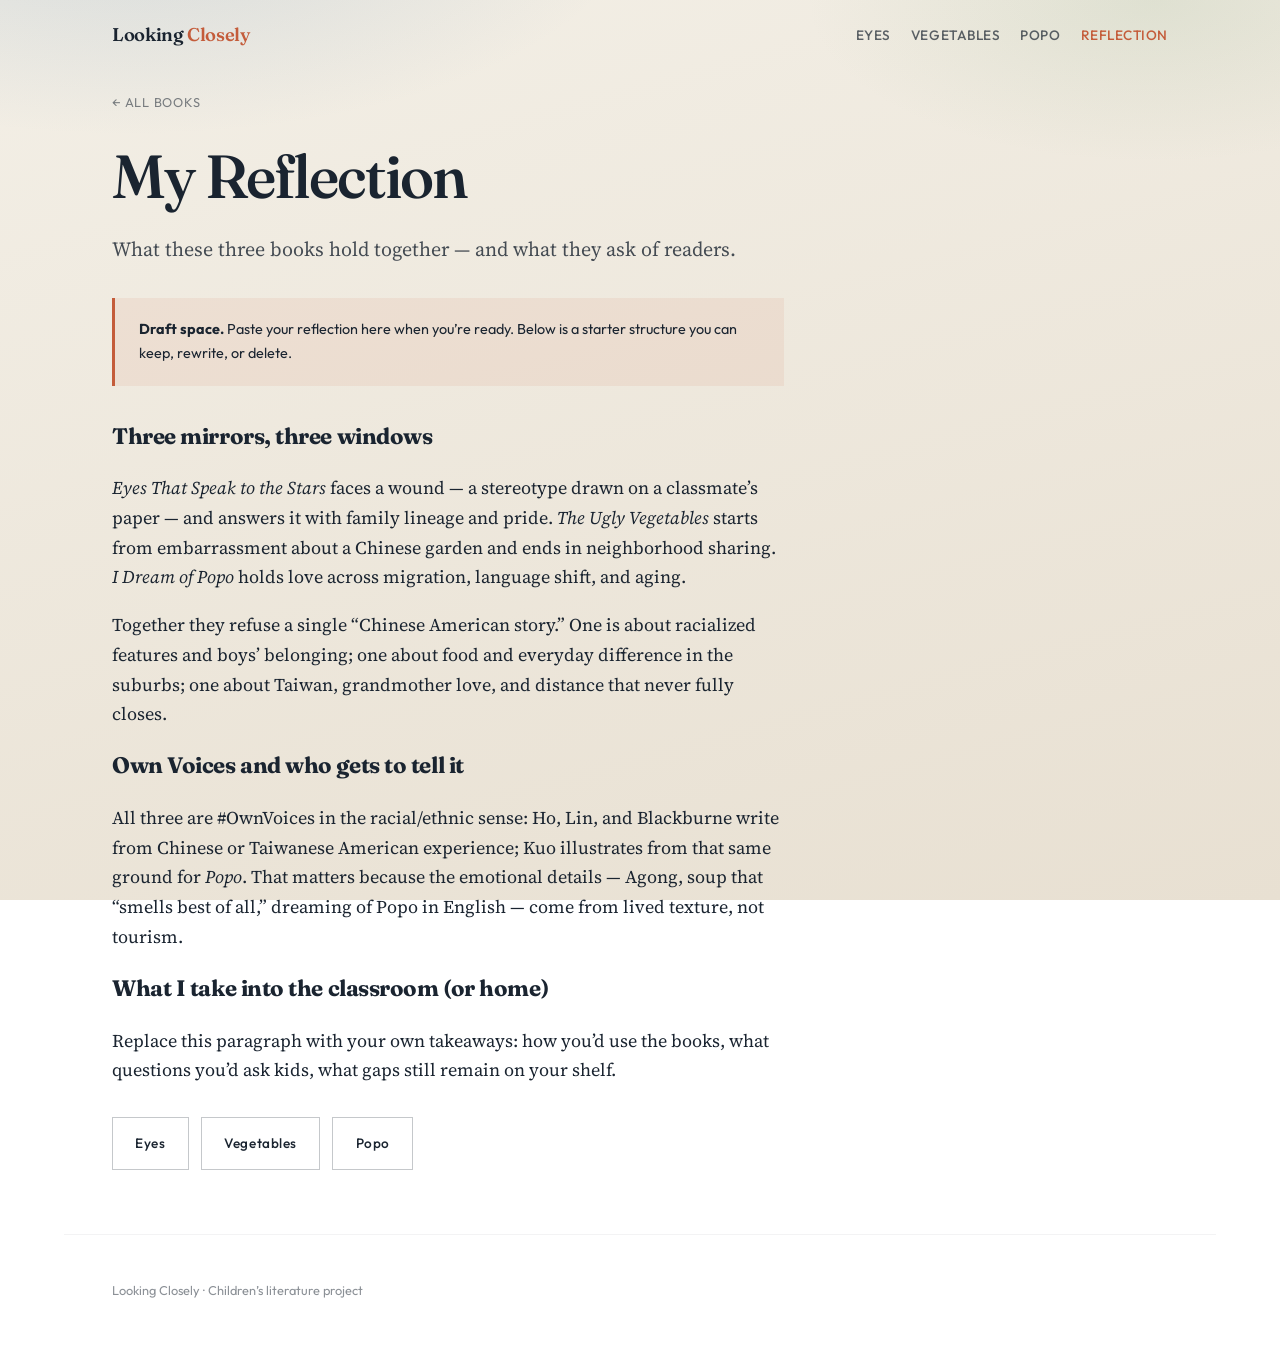
==== reflection.html @ dfae1578 "Initial Looking Closely site for three picture books. EOF  Co-authored-by: Cursor <cursoragent@curso" ====
<!DOCTYPE html>
<html lang="en">
<head>
  <meta charset="UTF-8" />
  <meta name="viewport" content="width=device-width, initial-scale=1" />
  <title>My Reflection — Looking Closely</title>
  <link rel="preconnect" href="https://fonts.googleapis.com" />
  <link rel="preconnect" href="https://fonts.gstatic.com" crossorigin />
  <link href="https://fonts.googleapis.com/css2?family=Fraunces:ital,opsz,wght@0,9..144,400;0,9..144,550;0,9..144,600;1,9..144,400&family=Outfit:wght@400;500;600&family=Source+Serif+4:opsz,wght@8..60,400;8..60,600&display=swap" rel="stylesheet" />
  <link rel="stylesheet" href="css/styles.css" />
</head>
<body>
  <header class="site-header">
    <a class="wordmark" href="index.html">Looking <span>Closely</span></a>
    <nav class="nav-links" aria-label="Primary">
      <a href="books/eyes-that-speak.html">Eyes</a>
      <a href="books/ugly-vegetables.html">Vegetables</a>
      <a href="books/i-dream-of-popo.html">Popo</a>
      <a href="reflection.html" aria-current="page">Reflection</a>
    </nav>
  </header>

  <main class="page">
    <a class="page-back" href="index.html">← All books</a>

    <article class="reflection-body">
      <h1>My Reflection</h1>
      <p class="lede">What these three books hold together — and what they ask of readers.</p>

      <div class="placeholder-note">
        <strong>Draft space.</strong> Paste your reflection here when you’re ready. Below is a starter structure you can keep, rewrite, or delete.
      </div>

      <h2 style="font-family: var(--font-display); font-size: 1.4rem; letter-spacing: -0.02em;">Three mirrors, three windows</h2>
      <p><em>Eyes That Speak to the Stars</em> faces a wound — a stereotype drawn on a classmate’s paper — and answers it with family lineage and pride. <em>The Ugly Vegetables</em> starts from embarrassment about a Chinese garden and ends in neighborhood sharing. <em>I Dream of Popo</em> holds love across migration, language shift, and aging.</p>
      <p>Together they refuse a single “Chinese American story.” One is about racialized features and boys’ belonging; one about food and everyday difference in the suburbs; one about Taiwan, grandmother love, and distance that never fully closes.</p>

      <h2 style="font-family: var(--font-display); font-size: 1.4rem; letter-spacing: -0.02em;">Own Voices and who gets to tell it</h2>
      <p>All three are #OwnVoices in the racial/ethnic sense: Ho, Lin, and Blackburne write from Chinese or Taiwanese American experience; Kuo illustrates from that same ground for <em>Popo</em>. That matters because the emotional details — Agong, soup that “smells best of all,” dreaming of Popo in English — come from lived texture, not tourism.</p>

      <h2 style="font-family: var(--font-display); font-size: 1.4rem; letter-spacing: -0.02em;">What I take into the classroom (or home)</h2>
      <p>Replace this paragraph with your own takeaways: how you’d use the books, what questions you’d ask kids, what gaps still remain on your shelf.</p>

      <div class="cta-row">
        <a class="btn btn-ghost" href="books/eyes-that-speak.html">Eyes</a>
        <a class="btn btn-ghost" href="books/ugly-vegetables.html">Vegetables</a>
        <a class="btn btn-ghost" href="books/i-dream-of-popo.html">Popo</a>
      </div>
    </article>
  </main>

  <footer class="site-footer">
    <p>Looking Closely · Children’s literature project</p>
  </footer>
</body>
</html>
---- css/styles.css ----
:root {
  --ink: #1a2430;
  --paper: #f3efe6;
  --paper-deep: #e8e0d2;
  --sky: #2c4a6e;
  --sky-light: #7a9bb8;
  --garden: #3d5c45;
  --garden-light: #8faf8a;
  --ember: #c45c3a;
  --gold: #d4a85a;
  --mist: rgba(26, 36, 48, 0.08);
  --font-display: "Fraunces", Georgia, serif;
  --font-body: "Source Serif 4", Georgia, serif;
  --font-ui: "Outfit", system-ui, sans-serif;
  --ease: cubic-bezier(0.22, 1, 0.36, 1);
  --max: 72rem;
}

*,
*::before,
*::after {
  box-sizing: border-box;
}

html {
  scroll-behavior: smooth;
}

body {
  margin: 0;
  min-height: 100vh;
  font-family: var(--font-body);
  font-size: 1.125rem;
  line-height: 1.65;
  color: var(--ink);
  background:
    radial-gradient(ellipse 80% 50% at 10% -10%, rgba(122, 155, 184, 0.25), transparent 50%),
    radial-gradient(ellipse 60% 40% at 90% 0%, rgba(143, 175, 138, 0.18), transparent 45%),
    linear-gradient(165deg, var(--paper) 0%, var(--paper-deep) 100%);
  background-attachment: fixed;
}

img {
  max-width: 100%;
  height: auto;
  display: block;
}

a {
  color: var(--sky);
  text-underline-offset: 0.2em;
}

a:hover {
  color: var(--ember);
}

.site-header {
  display: flex;
  align-items: center;
  justify-content: space-between;
  gap: 1rem;
  padding: 1.25rem clamp(1.25rem, 4vw, 3rem);
  max-width: var(--max);
  margin: 0 auto;
}

.wordmark {
  font-family: var(--font-display);
  font-size: 1.15rem;
  font-weight: 600;
  letter-spacing: -0.02em;
  text-decoration: none;
  color: var(--ink);
}

.wordmark span {
  color: var(--ember);
}

.nav-links {
  display: flex;
  flex-wrap: wrap;
  gap: 0.75rem 1.25rem;
  font-family: var(--font-ui);
  font-size: 0.85rem;
  font-weight: 500;
  letter-spacing: 0.04em;
  text-transform: uppercase;
}

.nav-links a {
  text-decoration: none;
  color: var(--ink);
  opacity: 0.7;
  transition: opacity 0.25s var(--ease);
}

.nav-links a:hover,
.nav-links a[aria-current="page"] {
  opacity: 1;
  color: var(--ember);
}

/* ——— Landing ——— */
.hero {
  max-width: var(--max);
  margin: 0 auto;
  padding: clamp(2rem, 8vw, 5rem) clamp(1.25rem, 4vw, 3rem) 2rem;
  animation: rise 0.9s var(--ease) both;
}

.hero-brand {
  font-family: var(--font-display);
  font-size: clamp(3rem, 10vw, 6.5rem);
  font-weight: 500;
  line-height: 0.95;
  letter-spacing: -0.035em;
  margin: 0 0 1rem;
  max-width: 12ch;
}

.hero-brand em {
  font-style: italic;
  color: var(--sky);
}

.hero-lede {
  font-size: clamp(1.05rem, 2.2vw, 1.3rem);
  max-width: 36ch;
  margin: 0 0 0.5rem;
  color: rgba(26, 36, 48, 0.78);
}

.hero-meta {
  font-family: var(--font-ui);
  font-size: 0.8rem;
  letter-spacing: 0.08em;
  text-transform: uppercase;
  opacity: 0.55;
  margin: 0 0 3rem;
}

.portal-grid {
  display: grid;
  grid-template-columns: 1fr;
  gap: 0.85rem;
  animation: rise 1s var(--ease) 0.15s both;
}

@media (min-width: 720px) {
  .portal-grid {
    grid-template-columns: repeat(2, 1fr);
    grid-template-rows: repeat(2, minmax(11rem, 1fr));
    gap: 1rem;
    min-height: 28rem;
  }
}

.portal {
  position: relative;
  display: flex;
  flex-direction: column;
  justify-content: flex-end;
  min-height: 11rem;
  padding: 1.5rem;
  text-decoration: none;
  color: #f7f3ea;
  overflow: hidden;
  isolation: isolate;
  transition: transform 0.45s var(--ease);
}

.portal::before {
  content: "";
  position: absolute;
  inset: 0;
  z-index: -2;
  background: var(--portal-bg, var(--sky));
  transition: transform 0.6s var(--ease);
}

.portal::after {
  content: "";
  position: absolute;
  inset: 0;
  z-index: -1;
  background:
    linear-gradient(160deg, transparent 20%, rgba(0, 0, 0, 0.55) 100%),
    var(--portal-pattern, none);
  opacity: 0.95;
}

.portal:hover {
  transform: translateY(-4px);
}

.portal:hover::before {
  transform: scale(1.06);
}

.portal:focus-visible {
  outline: 3px solid var(--ember);
  outline-offset: 3px;
}

.portal-kicker {
  font-family: var(--font-ui);
  font-size: 0.7rem;
  letter-spacing: 0.12em;
  text-transform: uppercase;
  opacity: 0.75;
  margin-bottom: 0.35rem;
}

.portal-title {
  font-family: var(--font-display);
  font-size: clamp(1.4rem, 3vw, 1.85rem);
  font-weight: 550;
  line-height: 1.15;
  letter-spacing: -0.02em;
  margin: 0;
}

.portal-author {
  font-family: var(--font-ui);
  font-size: 0.85rem;
  margin-top: 0.4rem;
  opacity: 0.85;
}

.portal--eyes {
  --portal-bg: linear-gradient(145deg, #1e3550 0%, #3d6a8f 55%, #8fb4c9 100%);
  --portal-pattern: radial-gradient(circle at 80% 20%, rgba(255, 255, 220, 0.35) 0 2px, transparent 3px);
}

.portal--veggies {
  --portal-bg: linear-gradient(145deg, #2a4030 0%, #4f7a55 50%, #c4b070 100%);
}

.portal--popo {
  --portal-bg: linear-gradient(145deg, #3a2a3a 0%, #6b4a5e 45%, #d4a07a 100%);
}

.portal--reflection {
  --portal-bg: linear-gradient(145deg, #2c2a28 0%, #5a5248 60%, #c45c3a 120%);
}

@media (min-width: 720px) {
  .portal--eyes {
    grid-column: 1;
    grid-row: 1 / 3;
    min-height: 100%;
  }
}

/* ——— Book / content pages ——— */
.page {
  max-width: var(--max);
  margin: 0 auto;
  padding: 1rem clamp(1.25rem, 4vw, 3rem) 4rem;
  animation: rise 0.7s var(--ease) both;
}

.page-back {
  font-family: var(--font-ui);
  font-size: 0.8rem;
  letter-spacing: 0.06em;
  text-transform: uppercase;
  text-decoration: none;
  color: var(--ink);
  opacity: 0.55;
  display: inline-block;
  margin-bottom: 2rem;
  transition: opacity 0.2s;
}

.page-back:hover {
  opacity: 1;
}

.book-hero {
  display: grid;
  gap: 2rem;
  margin-bottom: 3rem;
}

@media (min-width: 800px) {
  .book-hero {
    grid-template-columns: minmax(12rem, 18rem) 1fr;
    align-items: end;
    gap: 3rem;
  }
}

.cover-frame {
  aspect-ratio: 3 / 4;
  background: var(--paper-deep);
  overflow: hidden;
  position: relative;
  box-shadow: 0 20px 50px rgba(26, 36, 48, 0.18);
}

.cover-frame img,
.cover-frame .fallback {
  position: absolute;
  inset: 0;
  width: 100%;
  height: 100%;
  object-fit: cover;
}

.cover-placeholder {
  width: 100%;
  height: 100%;
  display: grid;
  place-items: center;
  padding: 1.5rem;
  text-align: center;
  color: #f7f3ea;
  font-family: var(--font-display);
  font-size: 1.4rem;
  line-height: 1.2;
  background: var(--accent, var(--sky));
}

.book-meta .eyebrow {
  font-family: var(--font-ui);
  font-size: 0.75rem;
  letter-spacing: 0.1em;
  text-transform: uppercase;
  color: var(--ember);
  margin: 0 0 0.75rem;
}

.book-meta h1 {
  font-family: var(--font-display);
  font-size: clamp(2.2rem, 5vw, 3.4rem);
  font-weight: 550;
  line-height: 1.05;
  letter-spacing: -0.03em;
  margin: 0 0 0.5rem;
}

.book-byline {
  font-size: 1.05rem;
  margin: 0 0 1.5rem;
  opacity: 0.8;
}

.tag-row {
  display: flex;
  flex-wrap: wrap;
  gap: 0.5rem;
}

.tag {
  font-family: var(--font-ui);
  font-size: 0.72rem;
  letter-spacing: 0.06em;
  text-transform: uppercase;
  padding: 0.4rem 0.75rem;
  background: rgba(26, 36, 48, 0.06);
  border: 1px solid rgba(26, 36, 48, 0.1);
}

.tag--yes {
  background: rgba(61, 92, 69, 0.12);
  border-color: rgba(61, 92, 69, 0.25);
  color: var(--garden);
}

.gallery {
  display: grid;
  grid-template-columns: repeat(auto-fit, minmax(12rem, 1fr));
  gap: 0.75rem;
  margin: 0 0 3rem;
}

.gallery figure {
  margin: 0;
  aspect-ratio: 4 / 3;
  overflow: hidden;
  background: var(--paper-deep);
  position: relative;
}

.gallery img,
.gallery .fallback {
  position: absolute;
  inset: 0;
  width: 100%;
  height: 100%;
  object-fit: cover;
  transition: transform 0.5s var(--ease);
}

.gallery figure:hover img {
  transform: scale(1.04);
}

.gallery-placeholder {
  width: 100%;
  height: 100%;
  display: grid;
  place-items: end start;
  padding: 1rem;
  font-family: var(--font-ui);
  font-size: 0.75rem;
  letter-spacing: 0.05em;
  text-transform: uppercase;
  color: rgba(247, 243, 234, 0.9);
}

.gallery-placeholder--1 { background: linear-gradient(135deg, #2c4a6e, #7a9bb8); }
.gallery-placeholder--2 { background: linear-gradient(135deg, #3d5c45, #8faf8a); }
.gallery-placeholder--3 { background: linear-gradient(135deg, #6b4a5e, #d4a07a); }

.prose-block {
  display: grid;
  gap: 2rem;
  margin-bottom: 3rem;
}

@media (min-width: 800px) {
  .prose-block {
    grid-template-columns: 1fr 1fr;
  }

  .prose-block .span-2 {
    grid-column: 1 / -1;
  }
}

.panel h2 {
  font-family: var(--font-display);
  font-size: 1.35rem;
  font-weight: 550;
  letter-spacing: -0.02em;
  margin: 0 0 0.75rem;
}

.panel p {
  margin: 0 0 0.85rem;
}

.panel p:last-child {
  margin-bottom: 0;
}

.facts {
  display: grid;
  gap: 0.75rem;
  font-family: var(--font-ui);
  font-size: 0.95rem;
}

.fact {
  display: grid;
  grid-template-columns: 8rem 1fr;
  gap: 0.75rem;
  padding: 0.85rem 0;
  border-top: 1px solid rgba(26, 36, 48, 0.12);
}

.fact:last-child {
  border-bottom: 1px solid rgba(26, 36, 48, 0.12);
}

.fact dt {
  font-size: 0.72rem;
  letter-spacing: 0.08em;
  text-transform: uppercase;
  opacity: 0.55;
}

.fact dd {
  margin: 0;
}

.cta-row {
  display: flex;
  flex-wrap: wrap;
  gap: 0.75rem;
  margin-top: 2rem;
}

.btn {
  font-family: var(--font-ui);
  font-size: 0.85rem;
  font-weight: 500;
  letter-spacing: 0.04em;
  text-decoration: none;
  padding: 0.9rem 1.4rem;
  display: inline-flex;
  align-items: center;
  gap: 0.5rem;
  transition: transform 0.25s var(--ease), background 0.25s, color 0.25s;
}

.btn-primary {
  background: var(--ink);
  color: var(--paper);
}

.btn-primary:hover {
  background: var(--ember);
  color: #fff;
  transform: translateY(-2px);
}

.btn-ghost {
  background: transparent;
  color: var(--ink);
  border: 1px solid rgba(26, 36, 48, 0.25);
}

.btn-ghost:hover {
  border-color: var(--ink);
  transform: translateY(-2px);
}

/* Reflection */
.reflection-body {
  max-width: 42rem;
}

.reflection-body h1 {
  font-family: var(--font-display);
  font-size: clamp(2.4rem, 6vw, 3.8rem);
  font-weight: 550;
  letter-spacing: -0.03em;
  line-height: 1.05;
  margin: 0 0 1.5rem;
}

.reflection-body .lede {
  font-size: 1.25rem;
  opacity: 0.8;
  margin-bottom: 2rem;
}

.placeholder-note {
  font-family: var(--font-ui);
  font-size: 0.9rem;
  padding: 1.25rem 1.5rem;
  background: rgba(196, 92, 58, 0.08);
  border-left: 3px solid var(--ember);
  margin: 2rem 0;
}

.site-footer {
  max-width: var(--max);
  margin: 0 auto;
  padding: 2rem clamp(1.25rem, 4vw, 3rem) 3rem;
  font-family: var(--font-ui);
  font-size: 0.8rem;
  opacity: 0.5;
  border-top: 1px solid rgba(26, 36, 48, 0.1);
}

@keyframes rise {
  from {
    opacity: 0;
    transform: translateY(18px);
  }
  to {
    opacity: 1;
    transform: translateY(0);
  }
}

@media (prefers-reduced-motion: reduce) {
  *,
  *::before,
  *::after {
    animation: none !important;
    transition: none !important;
  }
}
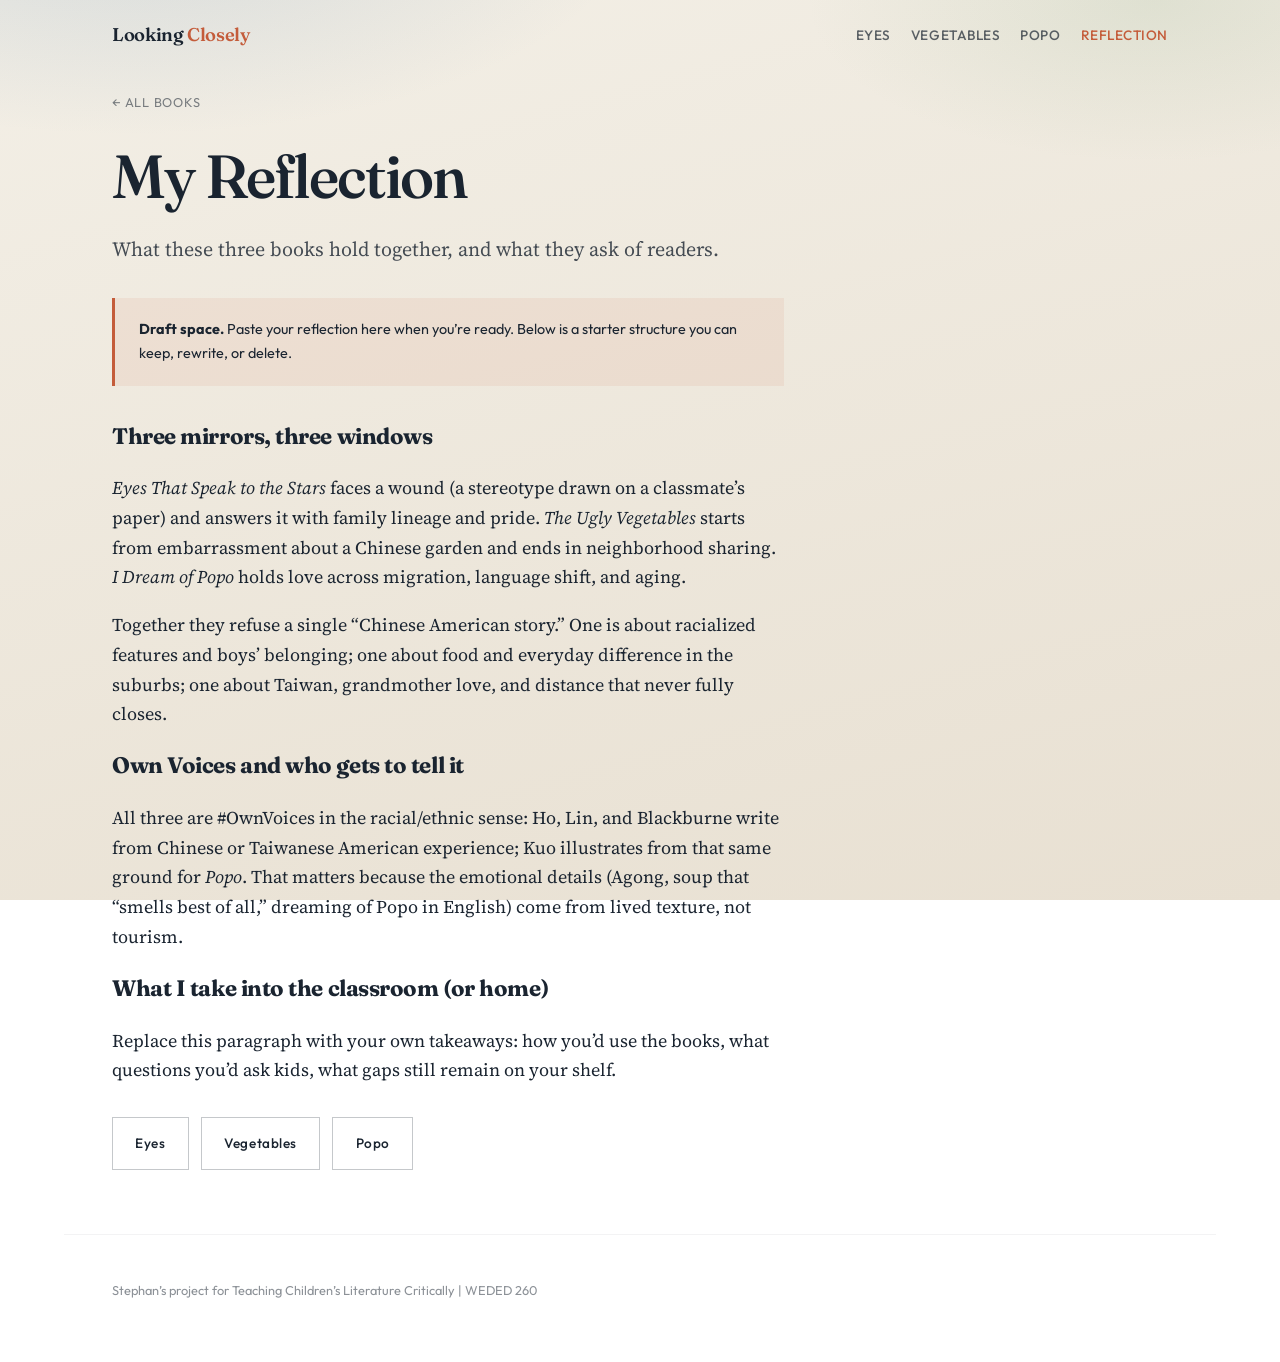
==== commit ce948d65: "Move activity links to top, clear Why read for Stephan, add YouTube read-alouds, update WEDED 260 fo" ====
--- a/reflection.html
+++ b/reflection.html
@@ -1,9 +1,9 @@
-<!DOCTYPE html>
+﻿<!DOCTYPE html>
 <html lang="en">
 <head>
   <meta charset="UTF-8" />
   <meta name="viewport" content="width=device-width, initial-scale=1" />
-  <title>My Reflection — Looking Closely</title>
+  <title>My Reflection | Looking Closely</title>
   <link rel="preconnect" href="https://fonts.googleapis.com" />
   <link rel="preconnect" href="https://fonts.gstatic.com" crossorigin />
   <link href="https://fonts.googleapis.com/css2?family=Fraunces:ital,opsz,wght@0,9..144,400;0,9..144,550;0,9..144,600;1,9..144,400&family=Outfit:wght@400;500;600&family=Source+Serif+4:opsz,wght@8..60,400;8..60,600&display=swap" rel="stylesheet" />
@@ -25,18 +25,18 @@
 
     <article class="reflection-body">
       <h1>My Reflection</h1>
-      <p class="lede">What these three books hold together — and what they ask of readers.</p>
+      <p class="lede">What these three books hold together, and what they ask of readers.</p>
 
       <div class="placeholder-note">
         <strong>Draft space.</strong> Paste your reflection here when you’re ready. Below is a starter structure you can keep, rewrite, or delete.
       </div>
 
       <h2 style="font-family: var(--font-display); font-size: 1.4rem; letter-spacing: -0.02em;">Three mirrors, three windows</h2>
-      <p><em>Eyes That Speak to the Stars</em> faces a wound — a stereotype drawn on a classmate’s paper — and answers it with family lineage and pride. <em>The Ugly Vegetables</em> starts from embarrassment about a Chinese garden and ends in neighborhood sharing. <em>I Dream of Popo</em> holds love across migration, language shift, and aging.</p>
+      <p><em>Eyes That Speak to the Stars</em> faces a wound (a stereotype drawn on a classmate’s paper) and answers it with family lineage and pride. <em>The Ugly Vegetables</em> starts from embarrassment about a Chinese garden and ends in neighborhood sharing. <em>I Dream of Popo</em> holds love across migration, language shift, and aging.</p>
       <p>Together they refuse a single “Chinese American story.” One is about racialized features and boys’ belonging; one about food and everyday difference in the suburbs; one about Taiwan, grandmother love, and distance that never fully closes.</p>
 
       <h2 style="font-family: var(--font-display); font-size: 1.4rem; letter-spacing: -0.02em;">Own Voices and who gets to tell it</h2>
-      <p>All three are #OwnVoices in the racial/ethnic sense: Ho, Lin, and Blackburne write from Chinese or Taiwanese American experience; Kuo illustrates from that same ground for <em>Popo</em>. That matters because the emotional details — Agong, soup that “smells best of all,” dreaming of Popo in English — come from lived texture, not tourism.</p>
+      <p>All three are #OwnVoices in the racial/ethnic sense: Ho, Lin, and Blackburne write from Chinese or Taiwanese American experience; Kuo illustrates from that same ground for <em>Popo</em>. That matters because the emotional details (Agong, soup that “smells best of all,” dreaming of Popo in English) come from lived texture, not tourism.</p>
 
       <h2 style="font-family: var(--font-display); font-size: 1.4rem; letter-spacing: -0.02em;">What I take into the classroom (or home)</h2>
       <p>Replace this paragraph with your own takeaways: how you’d use the books, what questions you’d ask kids, what gaps still remain on your shelf.</p>
@@ -50,7 +50,7 @@
   </main>
 
   <footer class="site-footer">
-    <p>Looking Closely · Children’s literature project</p>
+    <p>Stephan’s project for Teaching Children’s Literature Critically | WEDED 260</p>
   </footer>
 </body>
 </html>
--- a/css/styles.css
+++ b/css/styles.css
@@ -144,16 +144,15 @@
 .portal-grid {
   display: grid;
   grid-template-columns: 1fr;
-  gap: 0.85rem;
+  gap: 1rem;
   animation: rise 1s var(--ease) 0.15s both;
 }
 
 @media (min-width: 720px) {
   .portal-grid {
-    grid-template-columns: repeat(2, 1fr);
-    grid-template-rows: repeat(2, minmax(11rem, 1fr));
+    grid-template-columns: repeat(4, 1fr);
+    align-items: stretch;
     gap: 1rem;
-    min-height: 28rem;
   }
 }
 
@@ -161,42 +160,82 @@
   position: relative;
   display: flex;
   flex-direction: column;
-  justify-content: flex-end;
-  min-height: 11rem;
-  padding: 1.5rem;
   text-decoration: none;
-  color: #f7f3ea;
+  color: var(--ink);
   overflow: hidden;
   isolation: isolate;
   transition: transform 0.45s var(--ease);
 }
 
-.portal::before {
-  content: "";
-  position: absolute;
-  inset: 0;
-  z-index: -2;
-  background: var(--portal-bg, var(--sky));
-  transition: transform 0.6s var(--ease);
-}
-
-.portal::after {
-  content: "";
-  position: absolute;
-  inset: 0;
-  z-index: -1;
-  background:
-    linear-gradient(160deg, transparent 20%, rgba(0, 0, 0, 0.55) 100%),
-    var(--portal-pattern, none);
-  opacity: 0.95;
+.portal-cover {
+  aspect-ratio: 3 / 4;
+  width: 100%;
+  background: var(--paper-deep);
+  overflow: hidden;
+  position: relative;
+  box-shadow: 0 14px 36px rgba(26, 36, 48, 0.16);
+}
+
+.portal-cover img {
+  width: 100%;
+  height: 100%;
+  object-fit: cover;
+  object-position: center top;
+  display: block;
+  transition: transform 0.55s var(--ease);
+}
+
+.portal:hover .portal-cover img {
+  transform: scale(1.04);
+}
+
+.portal-body {
+  padding: 0.9rem 0.15rem 0.25rem;
+}
+
+.portal-kicker {
+  font-family: var(--font-ui);
+  font-size: 0.7rem;
+  letter-spacing: 0.12em;
+  text-transform: uppercase;
+  opacity: 0.55;
+  margin-bottom: 0.3rem;
+  display: block;
+  color: var(--ink);
+}
+
+.portal-title {
+  font-family: var(--font-display);
+  font-size: clamp(1.05rem, 1.6vw, 1.25rem);
+  font-weight: 550;
+  line-height: 1.2;
+  letter-spacing: -0.02em;
+  margin: 0;
+  color: var(--ink);
+}
+
+.portal-author {
+  font-family: var(--font-ui);
+  font-size: 0.78rem;
+  margin-top: 0.35rem;
+  opacity: 0.7;
+  color: var(--ink);
+}
+
+.portal--reflection .portal-cover {
+  display: grid;
+  place-items: center;
+  background: linear-gradient(145deg, #2c2a28 0%, #5a5248 60%, #c45c3a 120%);
+  color: #f7f3ea;
+  font-family: var(--font-display);
+  font-size: 1.6rem;
+  letter-spacing: -0.02em;
+  text-align: center;
+  padding: 1rem;
 }
 
 .portal:hover {
   transform: translateY(-4px);
-}
-
-.portal:hover::before {
-  transform: scale(1.06);
 }
 
 .portal:focus-visible {
@@ -204,53 +243,9 @@
   outline-offset: 3px;
 }
 
-.portal-kicker {
-  font-family: var(--font-ui);
-  font-size: 0.7rem;
-  letter-spacing: 0.12em;
-  text-transform: uppercase;
-  opacity: 0.75;
-  margin-bottom: 0.35rem;
-}
-
-.portal-title {
-  font-family: var(--font-display);
-  font-size: clamp(1.4rem, 3vw, 1.85rem);
-  font-weight: 550;
-  line-height: 1.15;
-  letter-spacing: -0.02em;
-  margin: 0;
-}
-
-.portal-author {
-  font-family: var(--font-ui);
-  font-size: 0.85rem;
-  margin-top: 0.4rem;
-  opacity: 0.85;
-}
-
-.portal--eyes {
-  --portal-bg: linear-gradient(145deg, #1e3550 0%, #3d6a8f 55%, #8fb4c9 100%);
-  --portal-pattern: radial-gradient(circle at 80% 20%, rgba(255, 255, 220, 0.35) 0 2px, transparent 3px);
-}
-
-.portal--veggies {
-  --portal-bg: linear-gradient(145deg, #2a4030 0%, #4f7a55 50%, #c4b070 100%);
-}
-
-.portal--popo {
-  --portal-bg: linear-gradient(145deg, #3a2a3a 0%, #6b4a5e 45%, #d4a07a 100%);
-}
-
-.portal--reflection {
-  --portal-bg: linear-gradient(145deg, #2c2a28 0%, #5a5248 60%, #c45c3a 120%);
-}
-
-@media (min-width: 720px) {
-  .portal--eyes {
-    grid-column: 1;
-    grid-row: 1 / 3;
-    min-height: 100%;
+@media (max-width: 719px) {
+  .portal-grid {
+    grid-template-columns: repeat(2, 1fr);
   }
 }
 
@@ -392,11 +387,18 @@
   width: 100%;
   height: 100%;
   object-fit: cover;
+  object-position: center;
   transition: transform 0.5s var(--ease);
 }
 
 .gallery figure:hover img {
-  transform: scale(1.04);
+  transform: scale(1.03);
+}
+
+@media (min-width: 700px) {
+  .gallery {
+    grid-template-columns: repeat(2, 1fr);
+  }
 }
 
 .gallery-placeholder {
@@ -483,6 +485,21 @@
   flex-wrap: wrap;
   gap: 0.75rem;
   margin-top: 2rem;
+}
+
+.book-top-actions {
+  margin: 0 0 1.75rem;
+}
+
+.editable-note {
+  font-family: var(--font-ui);
+  font-size: 0.95rem;
+  font-style: italic;
+  opacity: 0.7;
+  margin: 0;
+  padding: 0.85rem 1rem;
+  background: rgba(26, 36, 48, 0.05);
+  border: 1px dashed rgba(26, 36, 48, 0.2);
 }
 
 .btn {
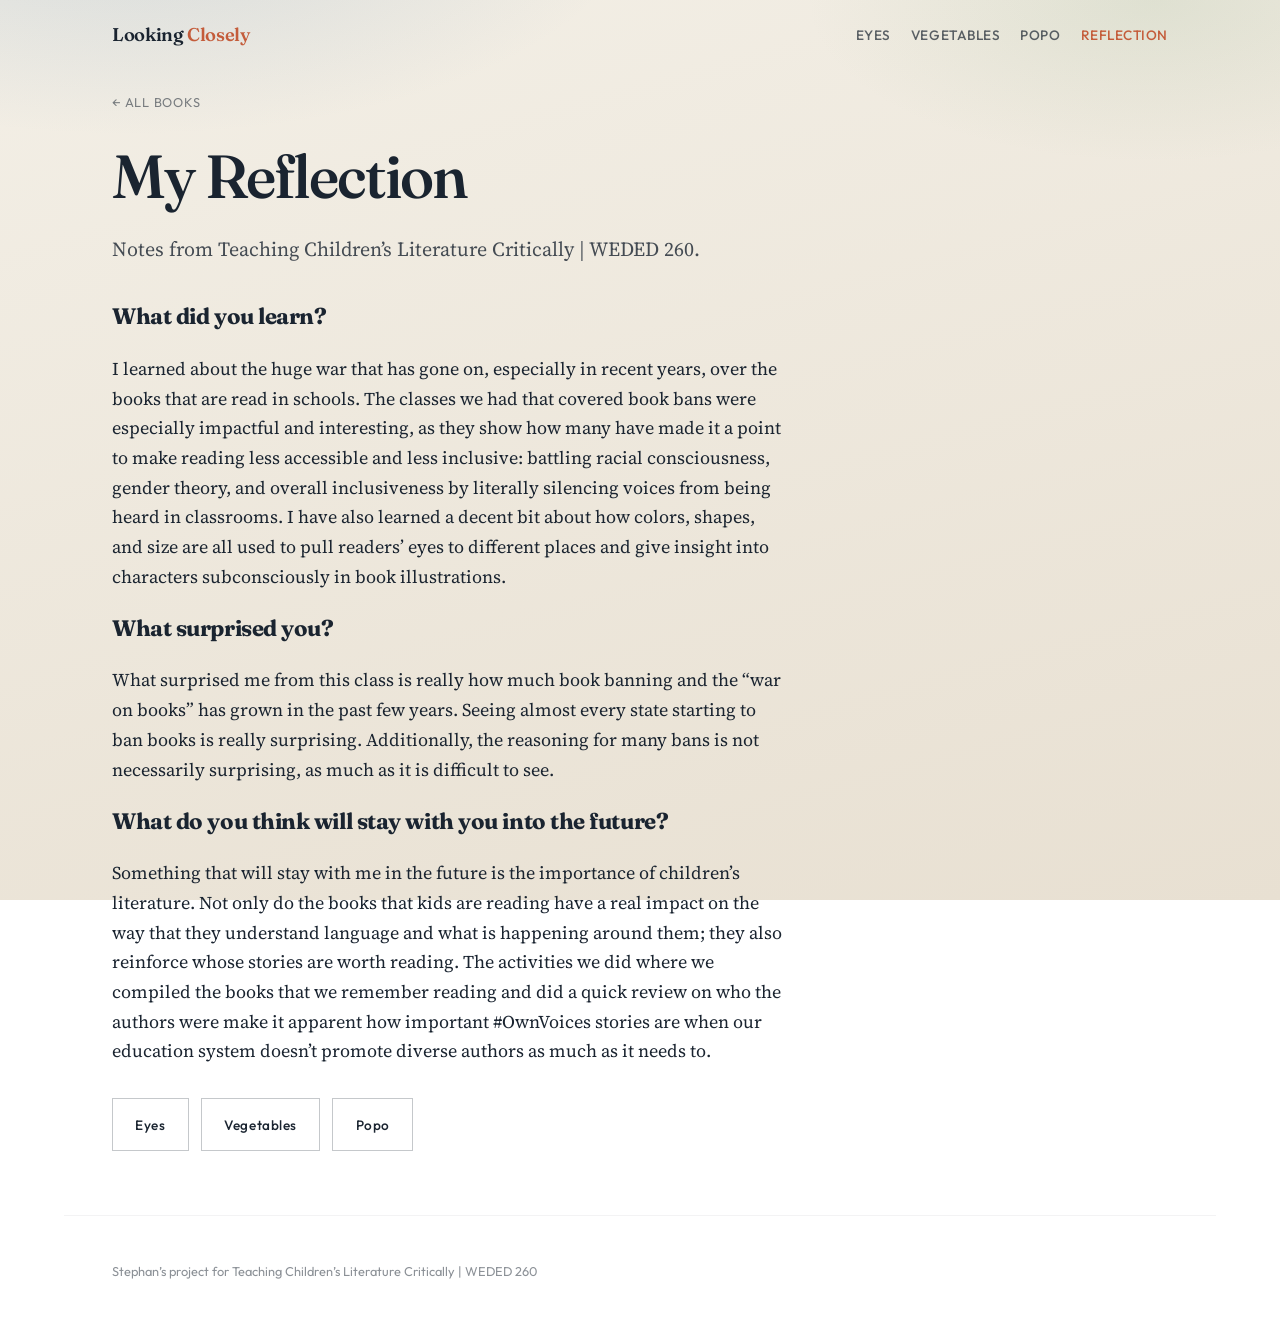
==== commit 379065dc: "Add Stephan's course reflection on book bans, illustration, and Own Voices. Co-authored-by: Cursor <" ====
--- a/reflection.html
+++ b/reflection.html
@@ -21,25 +21,20 @@
   </header>
 
   <main class="page">
-    <a class="page-back" href="index.html">← All books</a>
+    <a class="page-back" href="index.html">&larr; All books</a>
 
     <article class="reflection-body">
       <h1>My Reflection</h1>
-      <p class="lede">What these three books hold together, and what they ask of readers.</p>
+      <p class="lede">Notes from Teaching Children’s Literature Critically | WEDED 260.</p>
 
-      <div class="placeholder-note">
-        <strong>Draft space.</strong> Paste your reflection here when you’re ready. Below is a starter structure you can keep, rewrite, or delete.
-      </div>
+      <h2 style="font-family: var(--font-display); font-size: 1.4rem; letter-spacing: -0.02em;">What did you learn?</h2>
+      <p>I learned about the huge war that has gone on, especially in recent years, over the books that are read in schools. The classes we had that covered book bans were especially impactful and interesting, as they show how many have made it a point to make reading less accessible and less inclusive: battling racial consciousness, gender theory, and overall inclusiveness by literally silencing voices from being heard in classrooms. I have also learned a decent bit about how colors, shapes, and size are all used to pull readers’ eyes to different places and give insight into characters subconsciously in book illustrations.</p>
 
-      <h2 style="font-family: var(--font-display); font-size: 1.4rem; letter-spacing: -0.02em;">Three mirrors, three windows</h2>
-      <p><em>Eyes That Speak to the Stars</em> faces a wound (a stereotype drawn on a classmate’s paper) and answers it with family lineage and pride. <em>The Ugly Vegetables</em> starts from embarrassment about a Chinese garden and ends in neighborhood sharing. <em>I Dream of Popo</em> holds love across migration, language shift, and aging.</p>
-      <p>Together they refuse a single “Chinese American story.” One is about racialized features and boys’ belonging; one about food and everyday difference in the suburbs; one about Taiwan, grandmother love, and distance that never fully closes.</p>
+      <h2 style="font-family: var(--font-display); font-size: 1.4rem; letter-spacing: -0.02em;">What surprised you?</h2>
+      <p>What surprised me from this class is really how much book banning and the “war on books” has grown in the past few years. Seeing almost every state starting to ban books is really surprising. Additionally, the reasoning for many bans is not necessarily surprising, as much as it is difficult to see.</p>
 
-      <h2 style="font-family: var(--font-display); font-size: 1.4rem; letter-spacing: -0.02em;">Own Voices and who gets to tell it</h2>
-      <p>All three are #OwnVoices in the racial/ethnic sense: Ho, Lin, and Blackburne write from Chinese or Taiwanese American experience; Kuo illustrates from that same ground for <em>Popo</em>. That matters because the emotional details (Agong, soup that “smells best of all,” dreaming of Popo in English) come from lived texture, not tourism.</p>
-
-      <h2 style="font-family: var(--font-display); font-size: 1.4rem; letter-spacing: -0.02em;">What I take into the classroom (or home)</h2>
-      <p>Replace this paragraph with your own takeaways: how you’d use the books, what questions you’d ask kids, what gaps still remain on your shelf.</p>
+      <h2 style="font-family: var(--font-display); font-size: 1.4rem; letter-spacing: -0.02em;">What do you think will stay with you into the future?</h2>
+      <p>Something that will stay with me in the future is the importance of children’s literature. Not only do the books that kids are reading have a real impact on the way that they understand language and what is happening around them; they also reinforce whose stories are worth reading. The activities we did where we compiled the books that we remember reading and did a quick review on who the authors were make it apparent how important #OwnVoices stories are when our education system doesn’t promote diverse authors as much as it needs to.</p>
 
       <div class="cta-row">
         <a class="btn btn-ghost" href="books/eyes-that-speak.html">Eyes</a>
